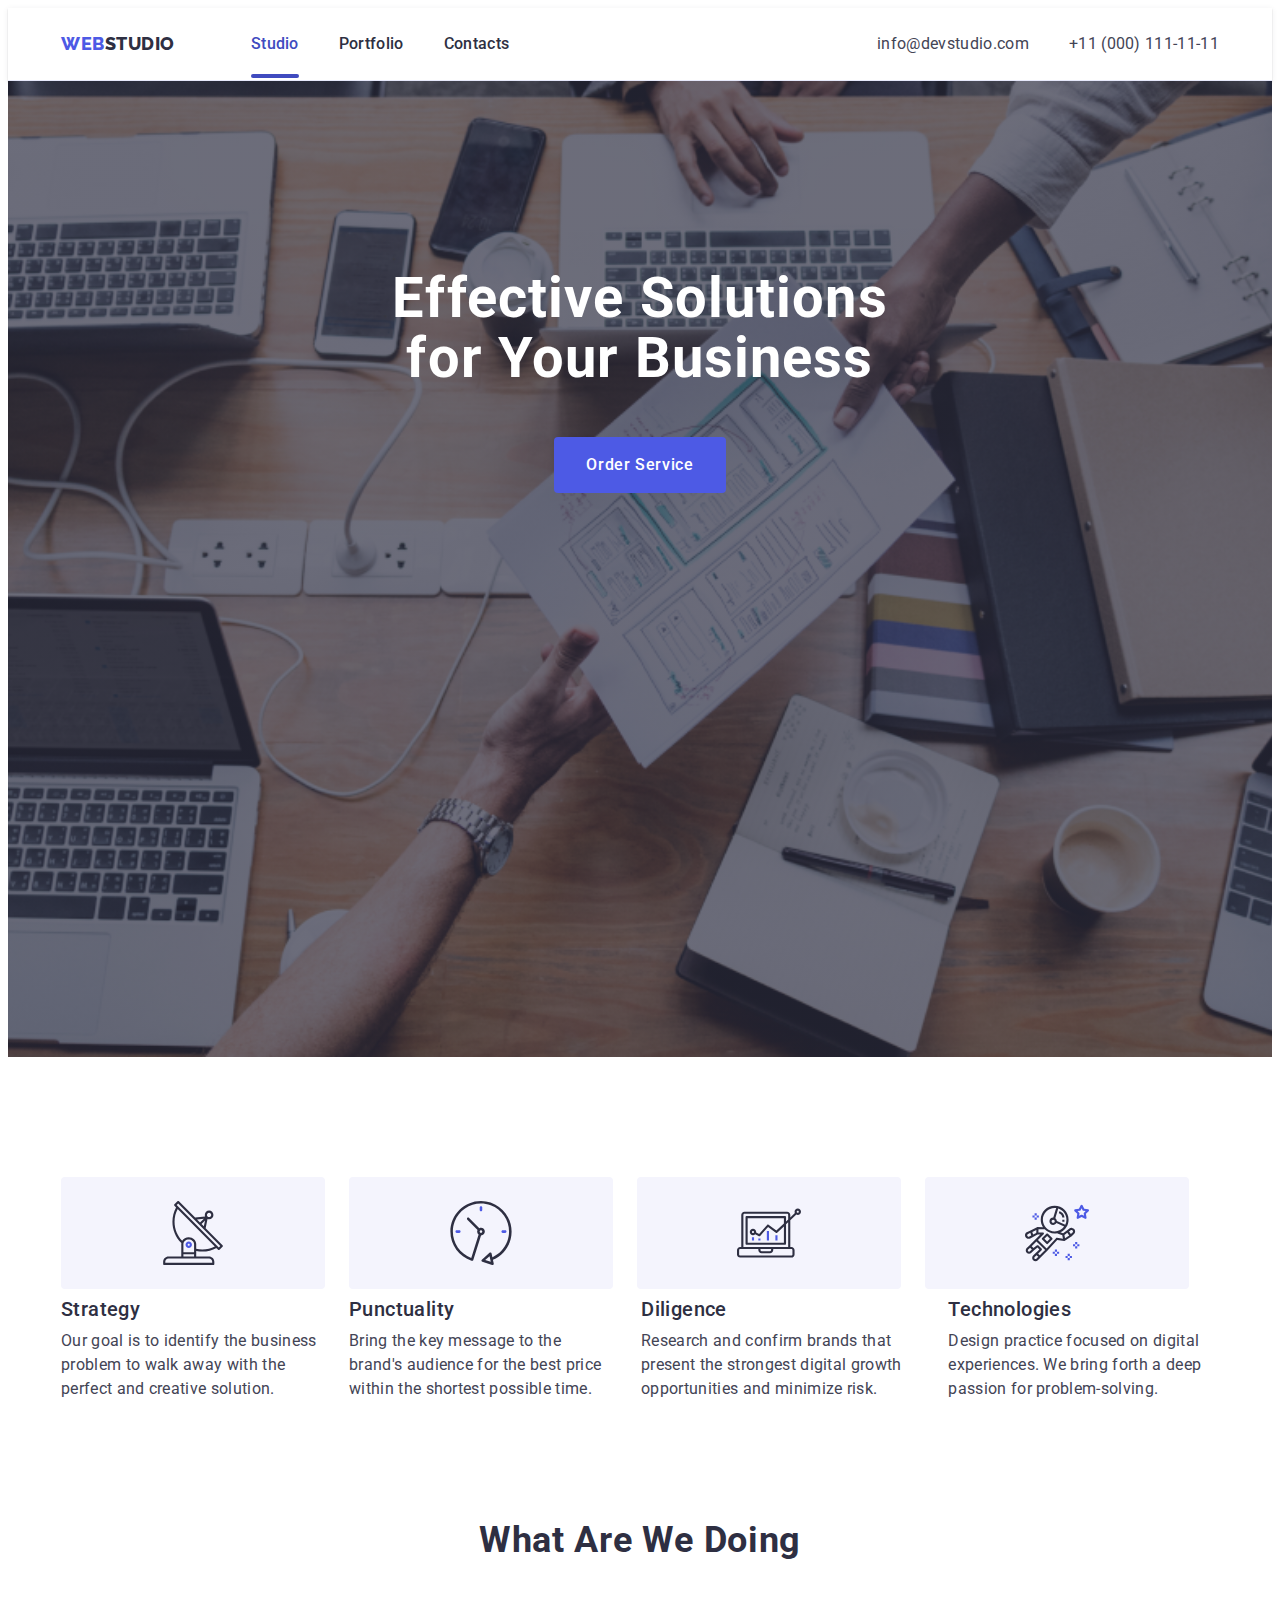
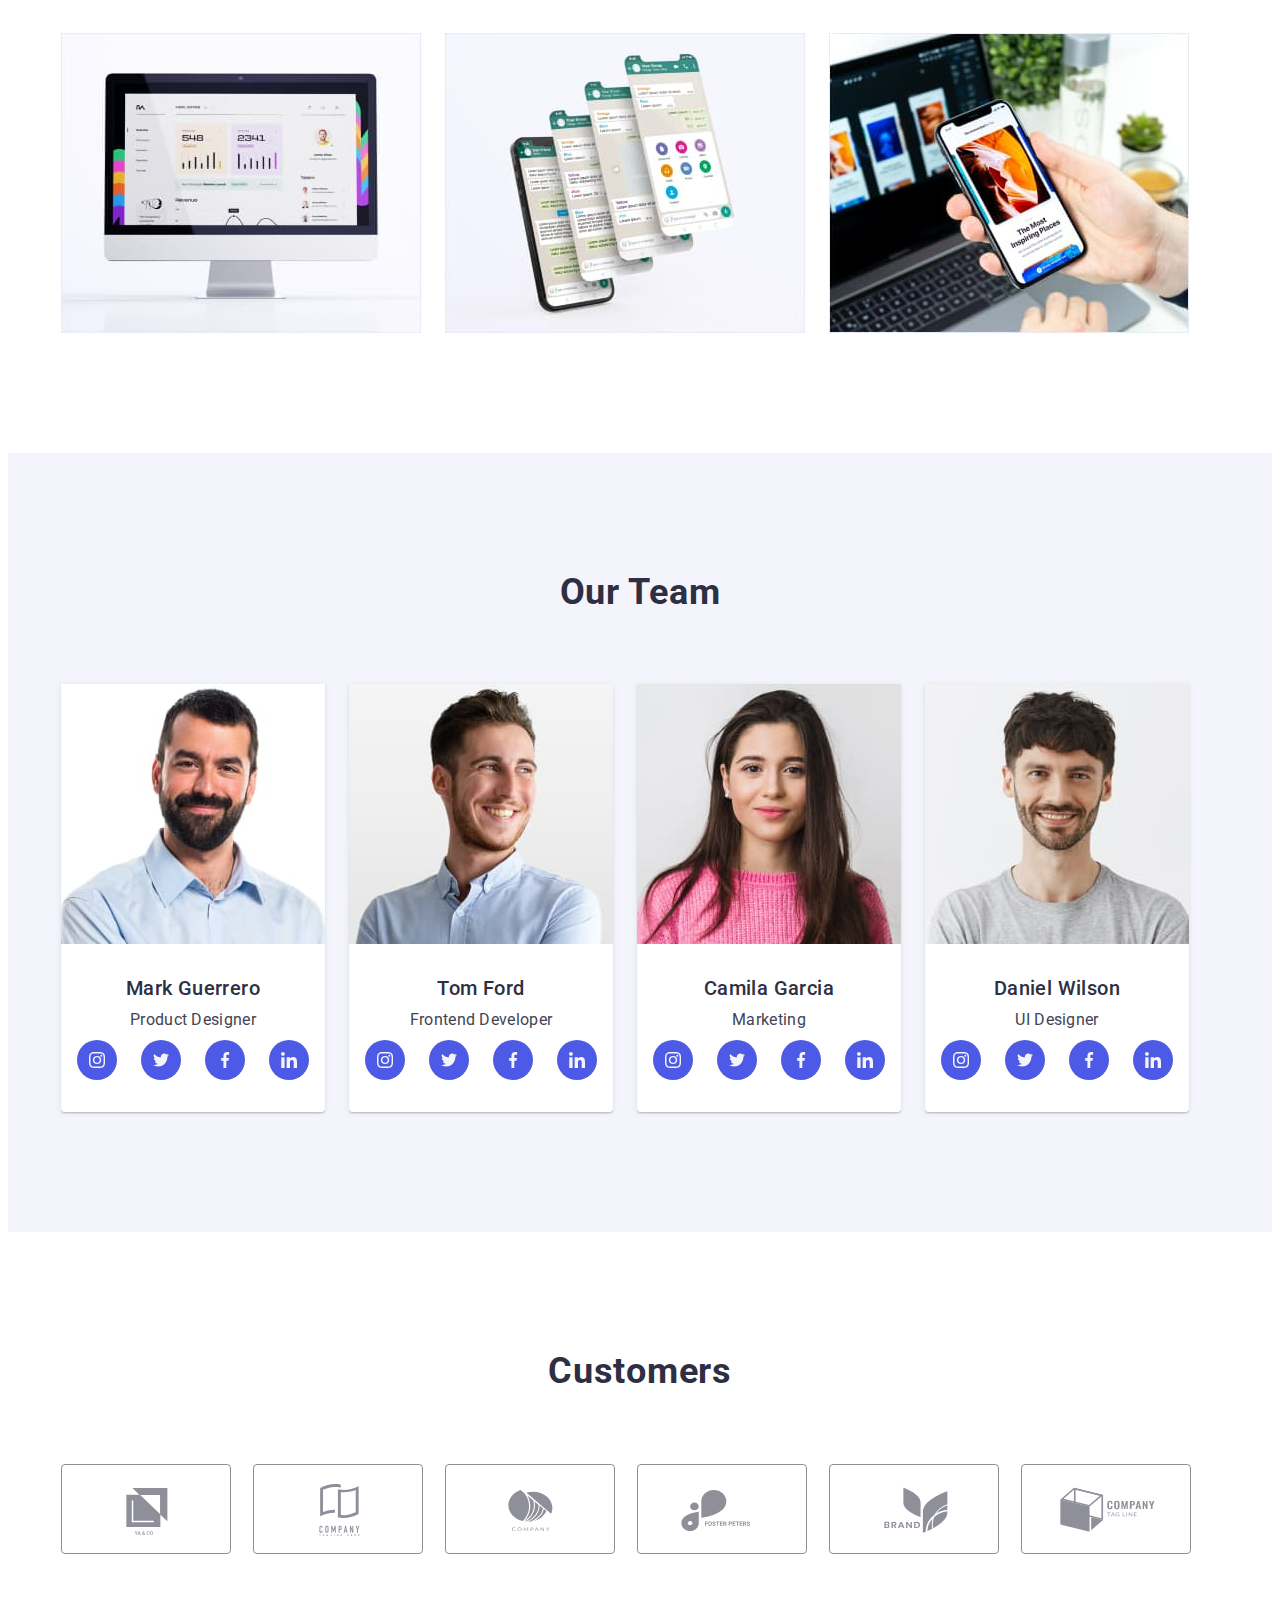
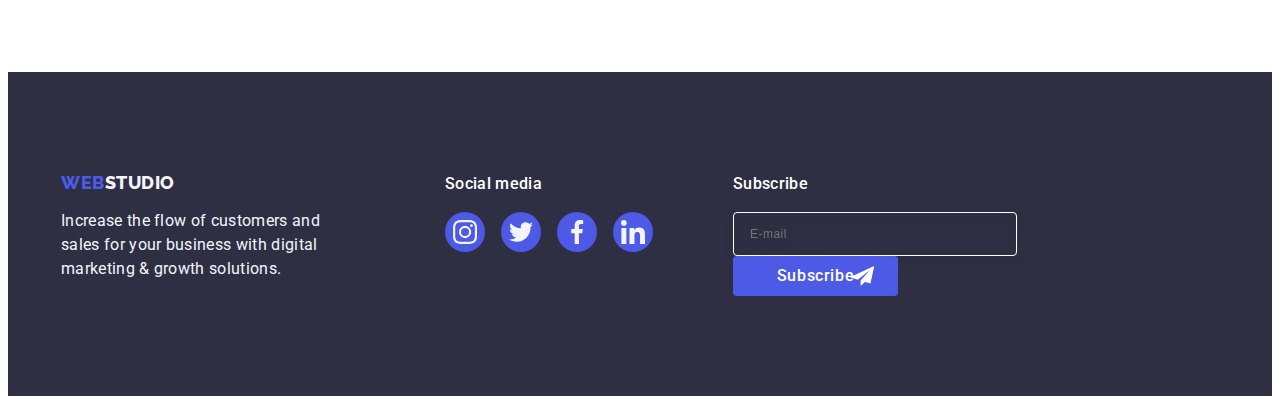
==== index.html @ ca8dec4f "test" ====
<!DOCTYPE html>
<html lang="en">
  <head>
    <meta charset="UTF-8" />
    <meta http-equiv="X-UA-Compatible" content="IE=edge" />
    <meta name="viewport" content="width=device-width, initial-scale=1.0" />
    <title>WebStudio</title>
    <link rel="preconnect" href="https://fonts.googleapis.com" />
    <link rel="preconnect" href="https://fonts.gstatic.com" crossorigin />
    <link
      rel="stylesheet"
      href="https://cdnjs.cloudflare.com/ajax/libs/modern-normalize/1.1.0/modern-normalize.min.css"
      integrity="sha512-wpPYUAdjBVSE4KJnH1VR1HeZfpl1ub8YT/NKx4PuQ5NmX2tKuGu6U/JRp5y+Y8XG2tV+wKQpNHVUX03MfMFn9Q=="
      crossorigin="anonymous"
      referrerpolicy="no-referrer"
    />
    <link
      href="https://fonts.googleapis.com/css2?family=Raleway:wght@800&family=Roboto:wght@400;500;700;900&display=swap"
      rel="stylesheet"
    />
    <link rel="stylesheet" href="./css/styles.css" />
  </head>
  <body>
    <header class="header-box">
      <div class="header-container container">
        <nav class="navigation">
          <a href="./index.html" class="header-logo link"
            >web<span class="span-logo">Studio</span></a
          >
          <ul class="head-list list">
            <li>
              <a class="link-nav link current" href="./index.html">Studio</a>
            </li>
            <li>
              <a class="link-nav link" href="./portfolio.html">Portfolio</a>
            </li>
            <li><a class="link-nav link" href="">Contacts</a></li>
          </ul>
        </nav>
        <address class="address">
          <ul class="address-item list">
            <li>
              <a class="address link" href="mailto:info@devstudio.com"
                >info@devstudio.com</a
              >
            </li>
            <li>
              <a class="address link" href="tel:+110001111111"
                >+11 (000) 111-11-11</a
              >
            </li>
          </ul>
        </address>
      </div>
    </header>
    <main>
      <section class="home-page">
        <div class="container">
          <h1 class="hp-top-text">Effective Solutions for Your Business</h1>
          <button class="hp-button" data-modal-open type="button">
            Order Service
          </button>
        </div>
      </section>
      <section class="sencond-section">
        <div class="container">
          <h2 class="visibility-hidden">achievements</h2>

          <ul class="list list-icon">
            <li class="about-icon">
              <div class="icon-container">
                <svg width="64" height="64">
                  <use href="./images/symbol-defs.svg#icon-img-top-text1"></use>
                </svg>
              </div>
            </li>
            <li class="about-icon">
              <div class="icon-container">
                <svg width="64" height="64">
                  <use href="./images/symbol-defs.svg#icon-img-top-text2"></use>
                </svg>
              </div>
            </li>
            <li class="about-icon">
              <div class="icon-container">
                <svg width="64" height="64">
                  <use href="./images/symbol-defs.svg#icon-img-top-text3"></use>
                </svg>
              </div>
            </li>
            <li class="about-icon">
              <div class="icon-container">
                <svg width="64" height="64">
                  <use href="./images/symbol-defs.svg#icon-img-top-text4"></use>
                </svg>
              </div>
            </li>
          </ul>

          <ul class="team-info list">
            <li class="test">
              <h3 class="about-top-text">Strategy</h3>
              <p class="about-low-text">
                Our goal is to identify the business problem to walk away with
                the perfect and creative solution.
              </p>
            </li>
            <li class="test">
              <h3 class="about-top-text">Punctuality</h3>
              <p class="about-low-text">
                Bring the key message to the brand's audience for the best price
                within the shortest possible time.
              </p>
            </li>
            <li class="test">
              <h3 class="about-top-text">Diligence</h3>
              <p class="about-low-text">
                Research and confirm brands that present the strongest digital
                growth opportunities and minimize risk.
              </p>
            </li>
            <li class="test">
              <h3 class="about-top-text">Technologies</h3>
              <p class="about-low-text">
                Design practice focused on digital experiences. We bring forth a
                deep passion for problem-solving.
              </p>
            </li>
          </ul>
        </div>
      </section>
      <section class="section-third">
        <div class="container">
          <h2 class="team-text">What are we doing</h2>

          <ul class="team-info list">
            <li class="test">
              <img
                class="img"
                src="./images/gallery1.jpg"
                alt="gallary photo"
                width="360"
                height="300"
              />
            </li>
            <li class="test">
              <img
                class="img"
                src="./images/gallery2.jpg"
                alt="gallary photo"
                width="360"
                height="300"
              />
            </li>
            <li class="test">
              <img
                class="img"
                src="./images/gallery3.jpg"
                alt="gallary photo"
                width="360"
                height="300"
              />
            </li>
          </ul>
        </div>
      </section>
      <section class="team">
        <div class="container">
          <h2 class="team-text">Our Team</h2>

          <ul class="team-info list">
            <li class="team-list">
              <img
                src="./images/teamphoto1.jpg"
                alt="team photo"
                width="264"
                height="260"
              />
              <div class="team-box">
                <h3 class="team-top-text">Mark Guerrero</h3>
                <p class="team-low-text">Product Designer</p>
                <ul class="team-soc-list list">
                  <li class="team-soc-item">
                    <a class="team-soc-link" href>
                      <svg class="team-soc-icon" width="16" height="16">
                        <use href="./images/icons.svg#icon-instagram"></use>
                      </svg>
                    </a>
                  </li>
                  <li class="team-soc-item">
                    <a class="team-soc-link" href="">
                      <svg class="team-soc-icon" width="16" height="16">
                        <use href="./images/icons.svg#icon-twitter"></use>
                      </svg>
                    </a>
                  </li>
                  <li class="team-soc-item">
                    <a class="team-soc-link" href="">
                      <svg class="team-soc-icon" width="16" height="16">
                        <use href="./images/icons.svg#icon-facebook"></use>
                      </svg>
                    </a>
                  </li>
                  <li class="team-soc-item">
                    <a class="team-soc-link" href="">
                      <svg class="team-soc-icon" width="16" height="16">
                        <use href="./images/icons.svg#icon-linkedin"></use>
                      </svg>
                    </a>
                  </li>
                </ul>
              </div>
            </li>
            <li class="team-list">
              <img
                src="./images/teamphoto2.jpg"
                alt="team photo"
                width="264"
                height="260"
              />
              <div class="team-box">
                <h3 class="team-top-text">Tom Ford</h3>
                <p class="team-low-text">Frontend Developer</p>
                <ul class="team-soc-list list">
                  <li class="team-soc-item">
                    <a class="team-soc-link" href>
                      <svg class="team-soc-icon" width="16" height="16">
                        <use href="./images/icons.svg#icon-instagram"></use>
                      </svg>
                    </a>
                  </li>
                  <li class="team-soc-item">
                    <a class="team-soc-link" href="">
                      <svg class="team-soc-icon" width="16" height="16">
                        <use href="./images/icons.svg#icon-twitter"></use>
                      </svg>
                    </a>
                  </li>
                  <li class="team-soc-item">
                    <a class="team-soc-link" href="">
                      <svg class="team-soc-icon" width="16" height="16">
                        <use href="./images/icons.svg#icon-facebook"></use>
                      </svg>
                    </a>
                  </li>
                  <li class="team-soc-item">
                    <a class="team-soc-link" href="">
                      <svg class="team-soc-icon" width="16" height="16">
                        <use href="./images/icons.svg#icon-linkedin"></use>
                      </svg>
                    </a>
                  </li>
                </ul>
              </div>
            </li>
            <li class="team-list">
              <img
                src="./images/teamphoto3.jpg"
                alt="team photo"
                width="264"
                height="260"
              />
              <div class="team-box">
                <h3 class="team-top-text">Camila Garcia</h3>
                <p class="team-low-text">Marketing</p>
                <ul class="team-soc-list list">
                  <li class="team-soc-item">
                    <a class="team-soc-link" href>
                      <svg class="team-soc-icon" width="16" height="16">
                        <use href="./images/icons.svg#icon-instagram"></use>
                      </svg>
                    </a>
                  </li>
                  <li class="team-soc-item">
                    <a class="team-soc-link" href="">
                      <svg class="team-soc-icon" width="16" height="16">
                        <use href="./images/icons.svg#icon-twitter"></use>
                      </svg>
                    </a>
                  </li>
                  <li class="team-soc-item">
                    <a class="team-soc-link" href="">
                      <svg class="team-soc-icon" width="16" height="16">
                        <use href="./images/icons.svg#icon-facebook"></use>
                      </svg>
                    </a>
                  </li>
                  <li class="team-soc-item">
                    <a class="team-soc-link" href="">
                      <svg class="team-soc-icon" width="16" height="16">
                        <use href="./images/icons.svg#icon-linkedin"></use>
                      </svg>
                    </a>
                  </li>
                </ul>
              </div>
            </li>
            <li class="team-list">
              <img
                src="./images/teamphoto4.jpg"
                alt="team photo"
                width="264"
                height="260"
              />
              <div class="team-box">
                <h3 class="team-top-text">Daniel Wilson</h3>
                <p class="team-low-text">UI Designer</p>
                <ul class="team-soc-list list">
                  <li class="team-soc-item">
                    <a class="team-soc-link" href>
                      <svg class="team-soc-icon" width="16" height="16">
                        <use href="./images/icons.svg#icon-instagram"></use>
                      </svg>
                    </a>
                  </li>
                  <li class="team-soc-item">
                    <a class="team-soc-link" href="">
                      <svg class="team-soc-icon" width="16" height="16">
                        <use href="./images/icons.svg#icon-twitter"></use>
                      </svg>
                    </a>
                  </li>
                  <li class="team-soc-item">
                    <a class="team-soc-link" href="">
                      <svg class="team-soc-icon" width="16" height="16">
                        <use href="./images/icons.svg#icon-facebook"></use>
                      </svg>
                    </a>
                  </li>
                  <li class="team-soc-item">
                    <a class="team-soc-link" href="">
                      <svg class="team-soc-icon" width="16" height="16">
                        <use href="./images/icons.svg#icon-linkedin"></use>
                      </svg>
                    </a>
                  </li>
                </ul>
              </div>
            </li>
          </ul>
        </div>
      </section>
      <section class="customers">
        <div class="container">
          <h2 class="team-text">Customers</h2>
          <ul class="customers-list list">
            <li class="customers-item">
              <a href="" class="customers-link">
                <svg class="svg" width="104" height="56">
                  <use href="./images/symbol-сustomers.svg#icon-ustomers"></use>
                </svg>
              </a>
            </li>
            <li class="customers-item">
              <a href="" class="customers-link">
                <svg class="svg" width="104" height="56">
                  <use
                    href="./images/symbol-сustomers.svg#icon-ustomers1"
                  ></use>
                </svg>
              </a>
            </li>
            <li class="customers-item">
              <a href="" class="customers-link">
                <svg class="svg" width="104" height="56">
                  <use
                    href="./images/symbol-сustomers.svg#icon-ustomers2"
                  ></use>
                </svg>
              </a>
            </li>
            <li class="customers-item">
              <a href="" class="customers-link">
                <svg class="svg" width="104" height="56">
                  <use
                    href="./images/symbol-сustomers.svg#icon-ustomers3"
                  ></use>
                </svg>
              </a>
            </li>
            <li class="customers-item">
              <a href="" class="customers-link">
                <svg class="svg" width="104" height="56">
                  <use
                    href="./images/symbol-сustomers.svg#icon-ustomers4"
                  ></use>
                </svg>
              </a>
            </li>
            <li class="customers-item">
              <a href="" class="customers-link">
                <svg class="svg" width="104" height="56">
                  <use
                    href="./images/symbol-сustomers.svg#icon-ustomers5"
                  ></use>
                </svg>
              </a>
            </li>
          </ul>
        </div>
      </section>
    </main>
    <footer class="footer">
      <div class="container footer-container">
        <div class="footer-logo-div">
          <a href="./index.html" class="footer-logo link"
            >web<span class="span-logo-footer">Studio</span></a
          >

          <p class="footer-text">
            Increase the flow of customers and sales for your business with
            digital marketing & growth solutions.
          </p>
        </div>

        <div class="footer-soc-media">
          <p class="soc-text-footer">Social media</p>
          <ul class="footer-soc-list list">
            <li class="team-soc-item">
              <a class="footer-soc-link" href>
                <svg class="team-soc-icon" width="24" height="24">
                  <use href="./images/icons.svg#icon-instagram"></use>
                </svg>
              </a>
            </li>
            <li class="team-soc-item">
              <a class="footer-soc-link" href="">
                <svg class="team-soc-icon" width="24" height="24">
                  <use href="./images/icons.svg#icon-twitter"></use>
                </svg>
              </a>
            </li>
            <li class="team-soc-item">
              <a class="footer-soc-link" href="">
                <svg class="team-soc-icon" width="24" height="24">
                  <use href="./images/icons.svg#icon-facebook"></use>
                </svg>
              </a>
            </li>
            <li class="team-soc-item">
              <a class="footer-soc-link" href="">
                <svg class="team-soc-icon" width="24" height="24">
                  <use href="./images/icons.svg#icon-linkedin"></use>
                </svg>
              </a>
            </li>
          </ul>
        </div>
        <div class="subscribe-container">
          <p class="soc-text-footer">Subscribe</p>

          <form class="subscribe-form">
            <label class="subscribe-lable" for="email">
              <input
                class="subscribe-input"
                type="email"
                name="email"
                id="email"
                placeholder="E-mail"
              />
            </label>
            <button type="submit" class="subscribe-button button">
              Subscribe
              <svg class="subscribe-icon" width="24" height="24">
                <use href="./images/icons.svg#icon-icon-send"></use>
              </svg>
            </button>
          </form>
        </div>
      </div>
    </footer>
    <div class="backdrop is-hidden" data-modal>
      <div class="modal">
        <button class="modal-close-btn" data-modal-close type="button">
          <svg class="svg-cloce-modal" width="8" height="8">
            <use href="./images/close-btn.svg#icon-close-btn"></use>
          </svg>
        </button>
        <p class="modal-title">Leave your contacts and we will call you back</p>
        <form>
          <div class="modal-label">
            <label class="input-text" for="user-name">Name</label>
            <div class="input-wrap">
              <input
                class="modal-input"
                id="user-name"
                name="user-name"
                type="text"
              />
              <svg class="modal-icon" width="18" height="24">
                <use href="./images/icons.svg#icon-person-black-18dp"></use>
              </svg>
            </div>
          </div>
          <div class="modal-label">
            <label class="input-text" for="Phone">Phone</label>
            <div class="input-wrap">
              <input class="modal-input" id="Phone" name="Phone" type="tel" />
              <svg class="modal-icon" width="18" height="24">
                <use href="./images/icons.svg#icon-phone-black-18dp2"></use>
              </svg>
            </div>
          </div>

          <div class="modal-label">
            <label class="input-text" for="user-email">Email</label>
            <div class="input-wrap">
              <input
                class="modal-input"
                id="user-email"
                name="user-email"
                type="email"
              />
              <svg class="modal-icon" width="18" height="24">
                <use href="./images/icons.svg#icon-email-black-18dp3"></use>
              </svg>
            </div>
          </div>

          <div class="div-textarea">
            <label class="input-text" for="user-comment">Comment</label>
            <textarea
              class="modal-textarea"
              id="user-comment"
              name="user-comment"
              placeholder="Text input"
            ></textarea>
          </div>
          <div class="modal-field">
            <input
              class="input-check visually-hidden"
              id="user-privacy"
              name="user-privacy"
              type="checkbox"
              value="true"
            />
            <label class="check-text" for="user-privacy"> I accept the terms and conditions of the</label>

            <svg class="check-icon" width="10" height="8">
              <use href="./images/icons.svg#icon-check"></use>
            </svg>
          </div>
          <button type="submit">Send</button>
        </form>
      </div>
    </div>
    <script src="./js/modal.js"></script>
  </body>
</html>
---- css/styles.css ----
:root {
  --bg-gradient: linear-gradient(rgba(46, 47, 66, 0.7), rgba(46, 47, 66, 0.7));
  --body-background-color: #ffffff;
  --logo-color: #4d5ae5;
  --span-logo-color: #2e2f42;
  --nav-link-color: #2e2f42;
  --second-link-color: #404bbf;
  --address-color: #434455;
  --second-address-color: #404bbf;
  --porfolio-btn-bgc: #f4f4fd;
  --bgcolor-home-page: #2e2f42;
  --btncolor-home-page: #404bbf;
  --about-top-text-color: #2e2f42;
  --h2-text-color: #2e2f42;
  --portfolio-btn-color: #4d5ae5;
  --custumers-color: #8e8f99;
}

img {
  display: block;
  max-width: 100%;
  height: auto;
}

p,
h1,
h2,
h3,
h4,
h5,
h6 {
  margin: 0;
}

ul,
ol {
  list-style: none;
  margin: 0;
  padding-left: 0;
}

button {
  cursor: pointer;
  border: none;
  border-radius: 4px;
}

body {
  font-family: "Roboto", sans-serif;
  color: #434455;
  background-color: var(--body-background-color);
}

.list {
  list-style: none;
}

.link {
  text-decoration: none;
}

.container {
  width: 1158px;
  padding: 0 15px;
  margin: auto;

  /* outline: 2px solid red; */
}

/**=================HEDAR=================*/
.header-box {
  border-bottom: 1px solid #e7e9fc;
  box-shadow: 0px 2px 1px rgba(46, 47, 66, 0.08),
    0px 1px 1px rgba(46, 47, 66, 0.16), 0px 1px 6px rgba(46, 47, 66, 0.08);
}

.header-container {
  display: flex;
}

.head-list {
  display: flex;
  gap: 40px;
}

.navigation {
  display: flex;
  margin-right: auto;
  align-items: center;
}

.header-logo {
  font-family: "Raleway", sans-serif;
  font-weight: 800;
  font-size: 18px;
  line-height: 1.17;
  letter-spacing: 0.03em;
  text-transform: uppercase;
  color: var(--logo-color);
  margin-right: 76px;
}

.span-logo {
  color: var(--span-logo-color);
}

.link-nav {
  font-weight: 500;
  padding: 24px 0;
  line-height: 1.5;
  letter-spacing: 0.02em;
  color: var(--nav-link-color);
}

.link-nav:is(:hover, :focus) {
  color: var(--second-link-color);
}

.current {
  position: relative;
  color: #404bbf;
  transition: color 250ms cubic-bezier(0.4, 0, 0.2, 1);
}

.current::after {
  content: "";
  position: absolute;
  left: 0;
  bottom: -1px;
  height: 4px;
  background-color: #404bbf;
  border-radius: 2px;
  width: 100%;
}

.address {
  font-style: normal;
  font-weight: 400;
  font-size: 16px;
  line-height: 1.5;
  letter-spacing: 0.02em;
  color: var(--address-color);
  padding: 24px 0;
  transition: color 250ms cubic-bezier(0.4, 0, 0.2, 1);
}
.address:is(:hover, :focus) {
  color: var(--second-address-color);
}

.address-item {
  display: flex;
  gap: 40px;
}

/**=================HomePage=================*/
.home-page {
  background-color: var(--bgcolor-home-page);
  background-image: var(--bg-gradient), url(../images/bg-img.jpg);
  background-repeat: no-repeat;
  background-position: center;
  background-size: cover;
  flex-grow: 1;
  text-align: center;
  padding: 188px 0;
  margin: 0 auto;
  max-width: 1440px;
  height: 600px;
}

.sencond-section {
  padding: 120px 0;
}

.section-third {
  padding-bottom: 120px;
}

.team {
  background-color: #f4f4fd;
  padding: 120px 0;
}

.hp-top-text {
  font-size: 56px;
  line-height: 1.07;
  letter-spacing: 0.02em;
  color: #ffffff;
  width: 496px;
  margin-left: auto;
  margin-right: auto;
  margin-bottom: 48px;
  max-width: 496px;
}

.hp-button {
  background-color: #4d5ae5;
  font-family: inherit;
  font-weight: 500;
  font-size: 16px;
  line-height: 1.5;
  letter-spacing: 0.04em;
  color: #ffffff;
  padding: 16px 32px;
  min-width: 169px;
  display: block;
  margin: 0 auto;
  transition: background-color 250ms cubic-bezier(0.4, 0, 0.2, 1);
}

.hp-button:is(:hover, :focus) {
  background-color: var(--btncolor-home-page);
}

.icon-container {
  display: flex;
  align-items: center;
  justify-content: center;
  height: 112px;
  width: 264px;
  background-color: #f4f4fd;
  border-radius: 4px;
  margin-bottom: 8px;
}

.list-icon {
  display: flex;
  gap: 24px;
}

.about-top-text {
  font-weight: 500;
  font-size: 20px;
  line-height: 1.2;
  letter-spacing: 0.02em;
  color: var(--about-top-text-color);
  margin-bottom: 8px;
}

.about-low-text {
  font-weight: 400;
  font-size: 16px;
  line-height: 1.5;
  letter-spacing: 0.02em;
  min-width: 264px;
}

.team-text {
  font-size: 36px;
  line-height: 1.1;
  letter-spacing: 0.02em;
  text-transform: capitalize;
  text-align: center;
  color: var(--h2-text-color);
  margin-bottom: 72px;
}

.visibility-hidden {
  position: absolute;
  width: 1px;
  height: 1px;
  margin: -1px;
  border: 0;
  padding: 0;

  white-space: nowrap;
  clip-path: inset(100%);
  clip: rect(0 0 0 0);
  overflow: hidden;
}

.team-list {
  background-color: #ffffff;
  border-radius: 0px 0px 4px 4px;
  box-shadow: 0px 1px 6px rgba(46, 47, 66, 0.08),
    0px 1px 1px rgba(46, 47, 66, 0.16), 0px 2px 1px rgba(46, 47, 66, 0.08);
}

.team-info {
  display: flex;
  gap: 24px;
}

.team-box {
  box-sizing: border-box;
  padding: 32px 0px;
}

.team-top-text {
  font-weight: 500;
  font-size: 20px;
  line-height: 1.2;
  letter-spacing: 0.02em;
  color: var(--about-top-text-color);
  margin-bottom: 8px;
  text-align: center;
}

.team-low-text {
  font-weight: 400;
  font-size: 16px;
  line-height: 1.5;
  letter-spacing: 0.02em;
  text-align: center;
  margin-bottom: 8px;
}

.team-soc-list {
  display: flex;
  justify-content: center;
  gap: 24px;
}
.team-soc-item {
  width: 40px;
  height: 40px;
}
.team-soc-link {
  width: 100%;
  height: 100%;
  border-radius: 50%;
  background-color: #4d5ae5;
  display: flex;
  align-items: center;
  justify-content: center;
  fill: #f4f4fd;
  transition: background-color 250ms cubic-bezier(0.4, 0, 0.2, 1);
}

.team-soc-link:is(:hover, :focus) {
  background-color: #404bbf;
  fill: #f4f4fd;
}

.team-soc-icon {
}

.test {
}
/**===============PORTFOLIO==========*/
.button-section {
  padding-top: 96px;
  padding-bottom: 120px;
}

.button-list {
  display: flex;
  justify-content: center;
  gap: 24px;
  margin-bottom: 72px;
}

.gallary {
  display: flex;
  flex-wrap: wrap;
  justify-content: space-between;
  gap: 48px 24px;
}

.gallary-item {
  box-sizing: border-box;
  padding: 32px 16px;
  border: 1px solid #e7e9fc;
  border-top: none;
}

.header-btn {
  font-family: "Roboto", sans-serif;
  font-style: normal;
  font-weight: 500;
  font-size: 16px;
  line-height: 1.5;
  letter-spacing: 0.04em;
  color: var(--portfolio-btn-color);
  background-color: var(--porfolio-btn-bgc);
  border: 1px solid #e7e9fc;
  padding: 12px 24px;
  transition: color 250ms cubic-bezier(0.4, 0, 0.2, 1),
    background-color 250ms cubic-bezier(0.4, 0, 0.2, 1),
    border-color 250ms cubic-bezier(0.4, 0, 0.2, 1),
    box-shadow 250ms cubic-bezier(0.4, 0, 0.2, 1);
}

.header-btn:is(:hover, :focus) {
  background-color: #404bbf;
  color: #ffffff;
  border: 1px solid transparent;
  box-shadow: 0px 3px 1px rgba(0, 0, 0, 0.1), 0px 2px 1px rgba(0, 0, 0, 0.08),
    0px 2px 2px rgba(0, 0, 0, 0.12);
}

.link-p {
  display: block;
  transition: box-shadow 250ms cubic-bezier(0.4, 0, 0.2, 1);
}

.link-p:is(:hover, :focus) {
  box-shadow: 0px 1px 6px rgba(46, 47, 66, 0.08),
    0px 1px 1px rgba(46, 47, 66, 0.16), 0px 2px 1px rgba(46, 47, 66, 0.08);
}

.link-p:is(:hover, :focus) .portfolio-secend-test {
  transform: translateY(0%);
}

.portfolio-text {
  font-weight: 500;
  font-size: 20px;
  line-height: 1.2;
  letter-spacing: 0.02em;
  color: var(--h2-text-color);
  margin-bottom: 8px;
}

.lower-text {
  font-weight: 400;
  font-size: 16px;
  line-height: 1.5;
  letter-spacing: 0.02em;
  color: #434455;
}

.portfolio-container {
  position: relative;
  overflow: hidden;
}

.portfolio-secend-test {
  position: absolute;
  top: 0;
  font-size: 16px;
  line-height: 1.5;
  letter-spacing: 0.02em;
  color: var(--porfolio-btn-bgc);
  padding: 40px 32px;
  background-color: #4d5ae5;
  height: 100%;
  width: 100%;
  transform: translateY(100%);
  transition: transform 250ms cubic-bezier(0.4, 0, 0.2, 1);
}

/* .portfolio-secend-test:is(:hover, :focus) {
  transform: translateY(0%);
} */

/**=================customers=================*/

.customers {
  padding: 120px 0;
}
.customers-list {
  display: flex;
  gap: 24px;
}
.customers-item {
  width: 168px;
  height: 88px;
}

.customers-link {
  width: 100%;
  height: 100%;
  border: 1px solid #8e8f99;
  border-radius: 4px;
  display: flex;
  align-items: center;
  justify-content: center;
  color: var(--custumers-color);
  transition: border-color 250ms cubic-bezier(0.4, 0, 0.2, 1),
    color 250ms cubic-bezier(0.4, 0, 0.2, 1);
}

.customers-link:is(:hover, :focus) {
  border-color: #404bbf;
  color: #404bbf;
}

.svg {
  fill: currentColor;
}

/**=================FOOTER=================*/

.footer-logo {
  font-family: "Raleway", sans-serif;
  font-weight: 800;
  font-size: 18px;
  line-height: 1.17;
  letter-spacing: 0.03em;
  text-transform: uppercase;
  color: var(--logo-color);
  display: inline-block;
  margin-bottom: 16px;
}

.footer-logo-div {
  margin-right: 120px;
}

.span-logo-footer {
  color: #f4f4fd;
}

.footer {
  background-color: #2e2f42;
  padding: 100px 0;
}

.footer-text {
  color: #f4f4fd;
  width: 264px;
  font-family: "Roboto";
  font-size: 16px;
  line-height: 1.5;
  letter-spacing: 0.02em;
}

.footer-soc-list {
  display: flex;
  gap: 16px;
  margin-top: 16px;
}

.footer-container {
  display: flex;
  align-items: baseline;
}

.footer-soc-media {
}

.soc-text-footer {
  font-family: "Roboto";
  font-style: normal;
  font-weight: 500;
  font-size: 16px;
  line-height: 1.5;
  letter-spacing: 0.02em;
  color: #ffffff;
  margin-bottom: 16px;
}

.footer-soc-link {
  width: 100%;
  height: 100%;
  border-radius: 50%;
  background-color: #4d5ae5;
  display: flex;
  align-items: center;
  justify-content: center;
  fill: #f4f4fd;
  transition: background-color 250ms cubic-bezier(0.4, 0, 0.2, 1);
}

.footer-soc-link:is(:hover, :focus) {
  background-color: #31d0aa;
  fill: #f4f4fd;
}

/**=================MODAL=================*/
.backdrop {
  position: fixed;
  top: 0;
  left: 0;
  width: 100%;
  height: 100%;
  background-color: rgba(46, 47, 66, 0.4);
  transition: opacity 250ms cubic-bezier(0.4, 0, 0.2, 1),
    visibility 250ms cubic-bezier(0.4, 0, 0.2, 1);
}

.modal {
  width: 408px;
  min-height: 576px;
  background: #fcfcfc;
  border-radius: 4px;
  position: absolute;
  top: 50%;
  left: 50%;
  transform: translate(-50%, -50%) scale(1);
  transition: transform 250ms cubic-bezier(0.4, 0, 0.2, 1);
  padding: 72px 24px 24px 24px;
  box-shadow: 0px 1px 1px rgba(0, 0, 0, 0.14), 0px 1px 3px rgba(0, 0, 0, 0.12),
    0px 2px 1px rgba(0, 0, 0, 0.2);
}

.backdrop.is-hidden .modal {
  transform: translate(-50%, -50%) scaleY(0);
}

.modal-close-btn {
  position: absolute;
  align-items: center;
  justify-content: center;
  top: 24px;
  right: 24px;
  width: 24px;
  height: 24px;
  border: 1px solid rgba(0, 0, 0, 0.1);
  border-radius: 50%;
  display: flex;
  background-color: #e7e9fc;
  transition: background-color 250ms cubic-bezier(0.4, 0, 0.2, 1),
    border 250ms cubic-bezier(0.4, 0, 0.2, 1);
  padding: 0;
}

.modal-close-btn:is(:hover, :focus) {
  background-color: #404bbf;
  border: none;
  fill: #ffffff;
}

.svg-cloce-modal {
  transition: fill 250ms cubic-bezier(0.4, 0, 0.2, 1);
}

.is-hidden {
  opacity: 0;
  visibility: hidden;
  pointer-events: none;
}

.modal-title {
  font-size: 16px;
  font-weight: 500;
  text-align: center;
  line-height: 1.5;
  color: var(--h2-text-color);
  margin-bottom: 16px;
  letter-spacing: 0.02em;
}

.input-wrap {
  position: relative;
}

.modal-input {
  width: 100%;
  height: 40px;
  border: 1px solid rgba(46, 47, 66, 0.2);
  border-radius: 4px;
  background-color: transparent;
  outline: transparent;
  padding-left: 38px;
  transition: border-color 250ms cubic-bezier(0.4, 0, 0.2, 1);
}

.modal-input:focus {
  border-color: #4d5ae5;
}

.modal-input:focus + .modal-icon {
  fill: #4d5ae5;
}

.modal-icon {
  position: absolute;
  left: 16px;
  top: 50%;
  transform: translateY(-50%);
  transition: fill 250ms cubic-bezier(0.4, 0, 0.2, 1);
}

.modal-label {
  font-size: 12px;
  display: block;
  margin-bottom: 8px;
}

.input-text {
  display: block;
  font-size: 12px;
  line-height: 1.17;
  letter-spacing: 0.04em;
  color: var(--custumers-color);
  margin-bottom: 4px;
}

.div-textarea {
  margin-bottom: 16px;
}

.modal-textarea {
  width: 100%;
  height: 120px;
  line-height: 1.17;
  letter-spacing: 0.04em;
  border: 1px solid rgba(46, 47, 66, 0.2);
  border-radius: 4px;
  outline: transparent;
  font-size: 12px;
  color: rgba(46, 47, 66, 0.4);
  padding: 8px 16px;
  resize: none;
  background-color: transparent;
  transition: border-color 250ms cubic-bezier(0.4, 0, 0.2, 1);
}

.modal-textarea:focus {
  border-color: #4d5ae5;
}

.modal-field {
  margin-bottom: 24px;
}

.check-text {
  font-size: 12px;
  line-height: 1.17;
  letter-spacing: 0.04em;
  color:var(--custumers-color)

}

/**=================Subscribe=================*/

.subscribe-container {
  margin-left: 80px;
}

/* .subscribe-form {
  display: flex;
} */

.subscribe-lable {
  margin-right: 24px;
}

.subscribe-input {
  background-color: transparent;
  width: 264px;
  height: 40px;
  border: 1px solid #ffffff;
  filter: drop-shadow(0px 4px 4px rgba(0, 0, 0, 0.15));
  border-radius: 4px;
  color: #ffffff;
  padding-left: 16px;
  font-size: 12px;
  line-height: 1.5;
  letter-spacing: 0.04em;
  padding-left: 16px;
}
.subscribe-button {
  position: relative;
  background: var(--portfolio-btn-color);
  color: var(--body-background-color);
  font-family: "Roboto", sans-serif;
  font-style: normal;
  font-weight: 500;
  font-size: 16px;
  line-height: 1.5;
  letter-spacing: 0.04em;
  min-width: 165px;
  height: 40px;
  align-items: center;
  justify-content: center;
  display: flex;
  text-align: left;
  padding: 8px 24px;
}
.subscribe-icon {
  position: absolute;
  margin-left: 16px;
  top: 8px;
  right: 24px;
}
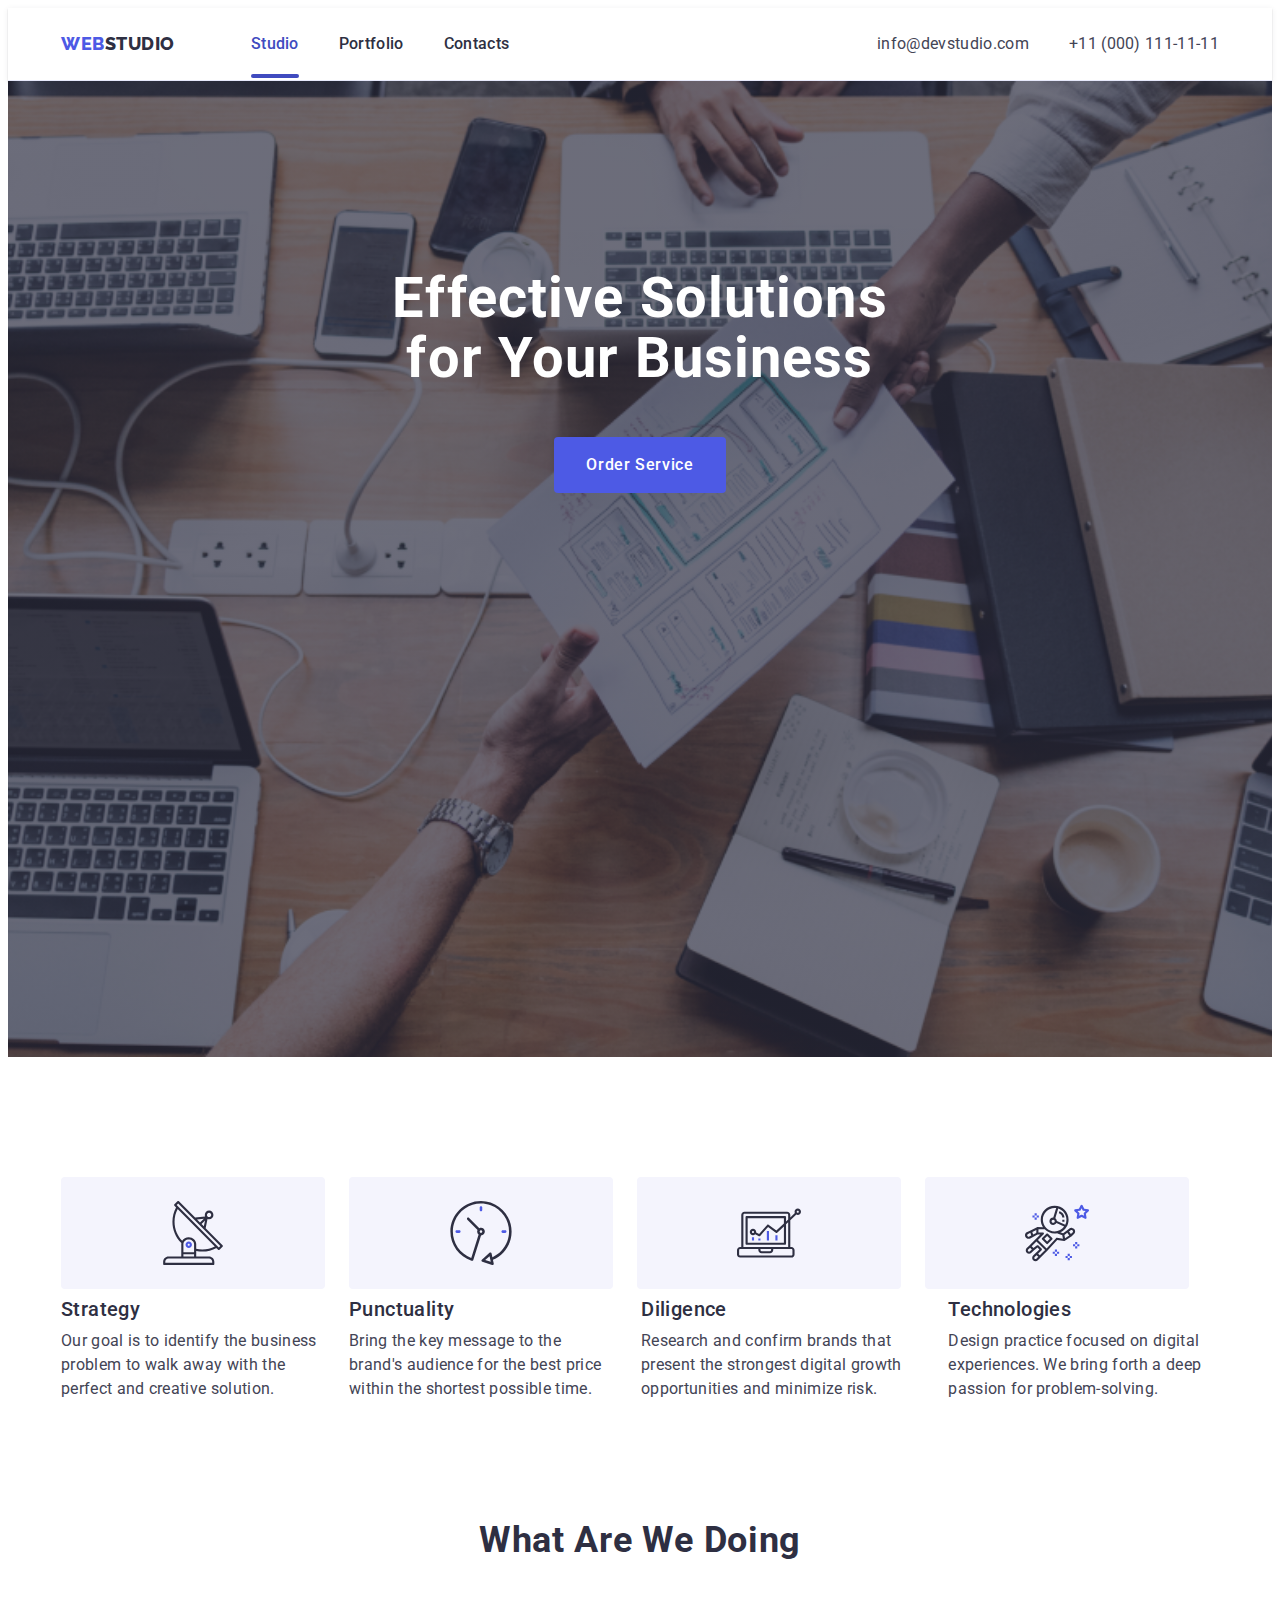
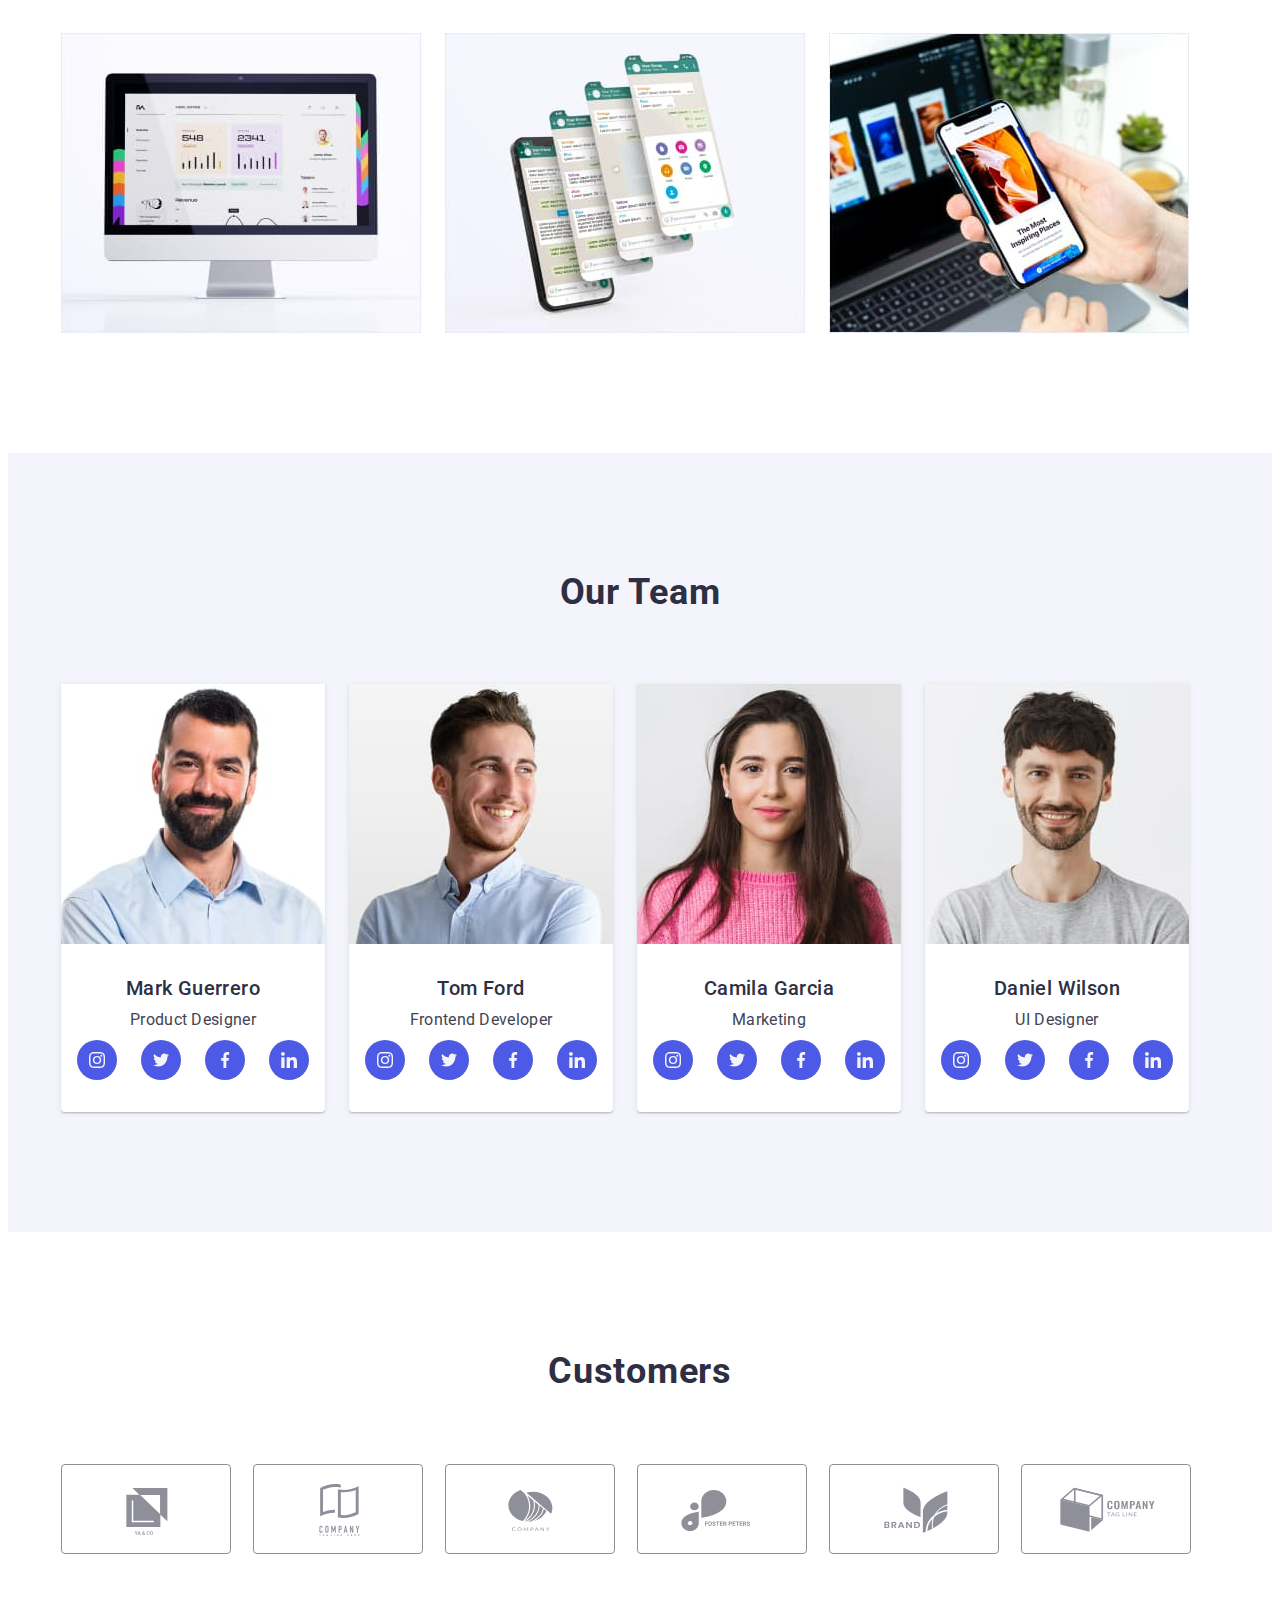
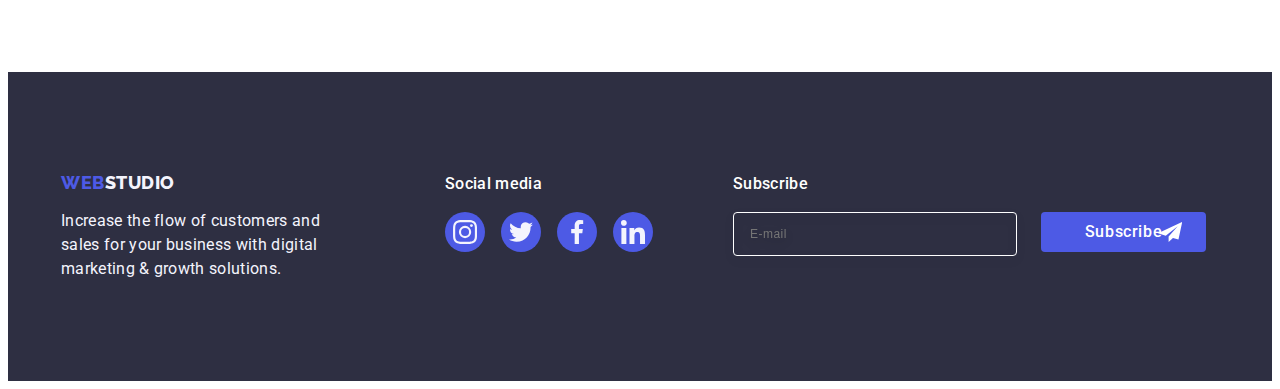
==== commit 0ae9365c: "prelast" ====
--- a/index.html
+++ b/index.html
@@ -528,19 +528,23 @@
           </div>
           <div class="modal-field">
             <input
-              class="input-check visually-hidden"
+              class="check visually-hidden"
               id="user-privacy"
               name="user-privacy"
               type="checkbox"
               value="true"
             />
-            <label class="check-text" for="user-privacy"> I accept the terms and conditions of the</label>
-
-            <svg class="check-icon" width="10" height="8">
-              <use href="./images/icons.svg#icon-check"></use>
-            </svg>
+            <label class="check-text" for="user-privacy">
+              <span class="span-check">
+                <svg width="10" height="8">
+                  <use href="./images/icons.svg#icon-check"></use>
+                </svg>
+              </span>
+              I accept the terms and conditions of the
+              <a class="privacy-link" href="">Privacy Policy</a>
+            </label>
           </div>
-          <button type="submit">Send</button>
+          <button type="submit" class="send-button">Send</button>
         </form>
       </div>
     </div>
--- a/css/styles.css
+++ b/css/styles.css
@@ -333,8 +333,6 @@
 .team-soc-icon {
 }
 
-.test {
-}
 /**===============PORTFOLIO==========*/
 .button-section {
   padding-top: 96px;
@@ -704,23 +702,74 @@
   margin-bottom: 24px;
 }
 
+.input-check:checked + .check-text > .span-check {
+  background-color: var(--second-link-color);
+  border: none;
+  fill: var(--body-background-color);
+  border-color: var(--second-link-color);
+}
+.visually-hidden {
+  position: absolute;
+  width: 1px;
+  height: 1px;
+  margin: -1px;
+  border: 0;
+  padding: 0;
+
+  white-space: nowrap;
+  clip-path: inset(100);
+  clip: rect(0 0 0 0);
+  overflow: hidden;
+}
+
 .check-text {
+  position: relative;
   font-size: 12px;
   line-height: 1.17;
   letter-spacing: 0.04em;
-  color:var(--custumers-color)
-
-}
-
+  color: var(--custumers-color);
+}
+
+.span-check {
+  width: 16px;
+  height: 16px;
+  border: 1px solid #2e2f42;
+  border-radius: 2px;
+  display: inline-flex;
+  align-items: center;
+  justify-content: center;
+  fill: transparent;
+}
+
+/* .privacy-link {
+  color: var(--portfolio-btn-color);
+} */
+
+.send-button {
+  margin: 0 auto;
+  display: block;
+  min-width: 169px;
+  height: 56px;
+  font-weight: 500;
+  line-height: 1.5;
+  letter-spacing: 0.04em;
+  color: #ffffff;
+  background-color: #4d5ae5;
+  font-weight: 500;
+  line-height: 1.5;
+  letter-spacing: 0.04em;
+  color: #ffffff;
+  transition: background-color 250ms cubic-bezier(0.4, 0, 0.2, 1);
+}
 /**=================Subscribe=================*/
 
 .subscribe-container {
   margin-left: 80px;
 }
 
-/* .subscribe-form {
-  display: flex;
-} */
+.subscribe-form {
+  display: flex;
+}
 
 .subscribe-lable {
   margin-right: 24px;
@@ -755,8 +804,6 @@
   align-items: center;
   justify-content: center;
   display: flex;
-  text-align: left;
-  padding: 8px 24px;
 }
 .subscribe-icon {
   position: absolute;
